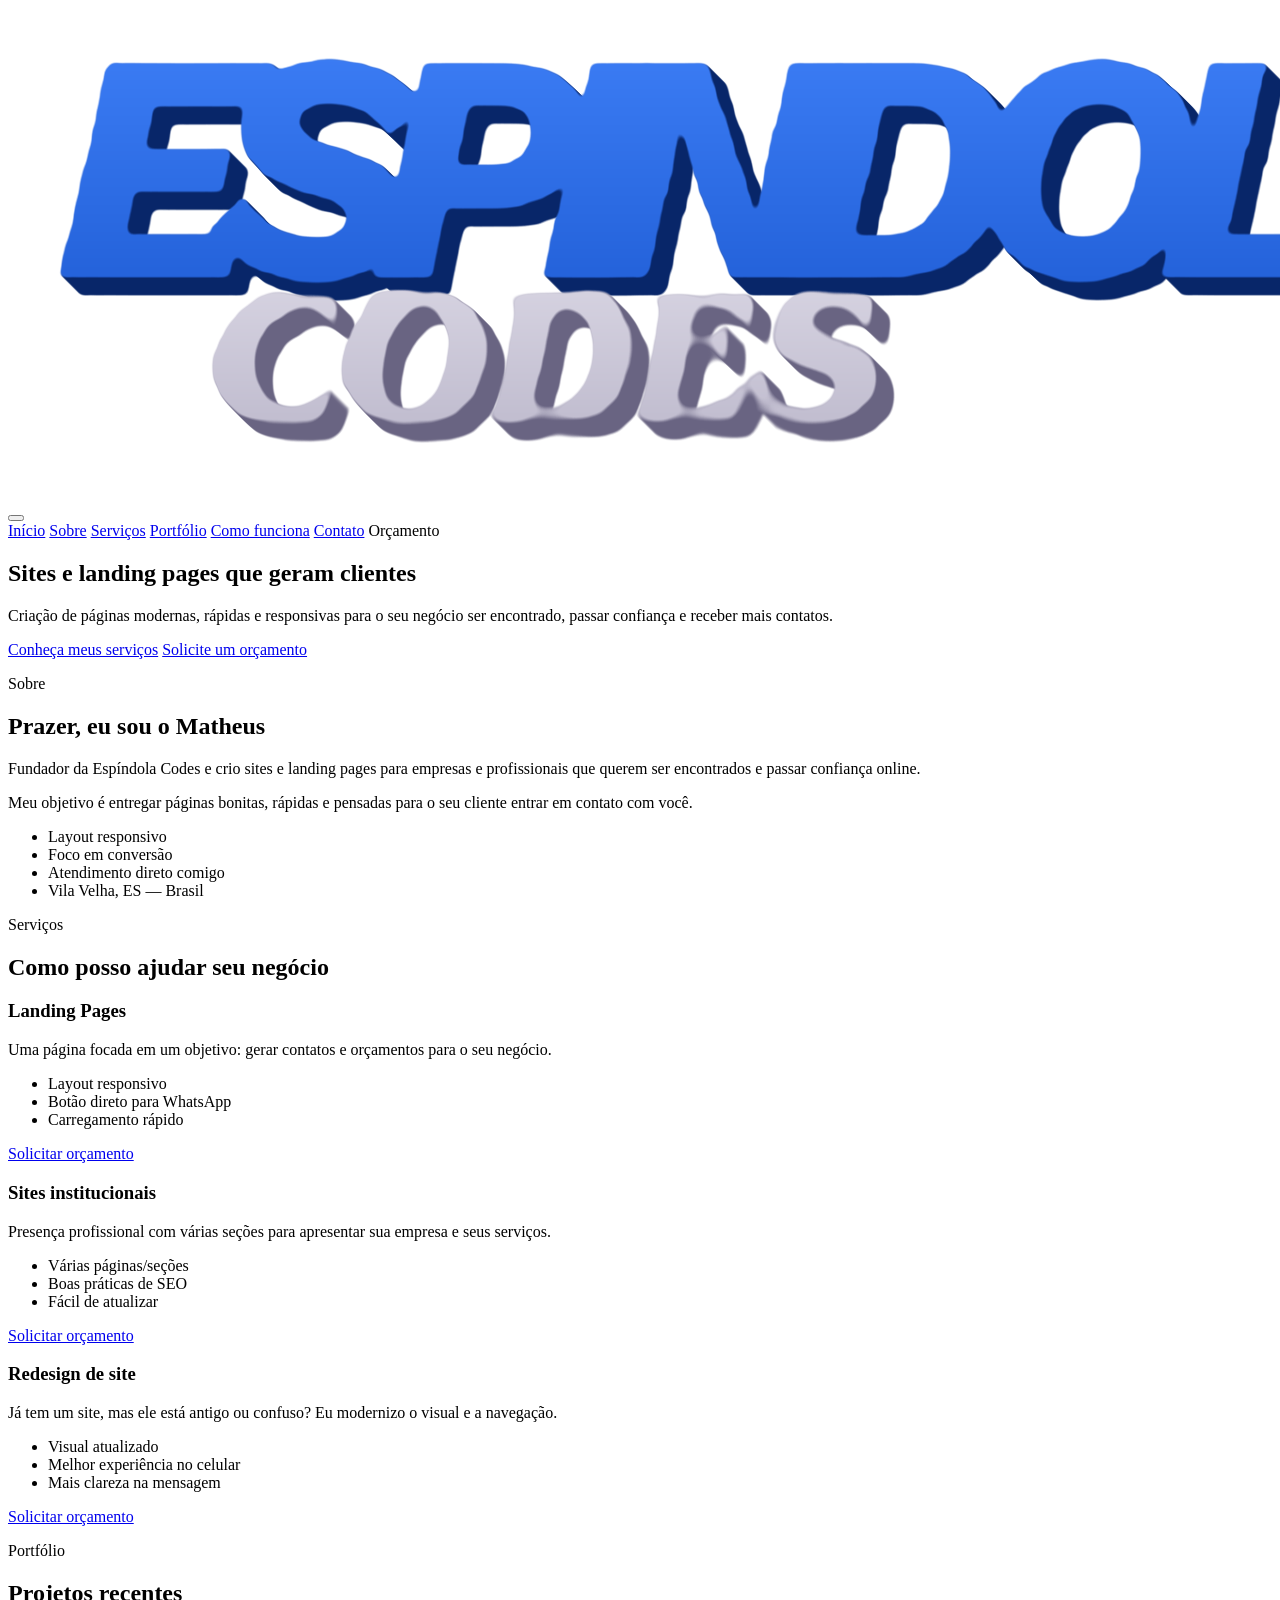
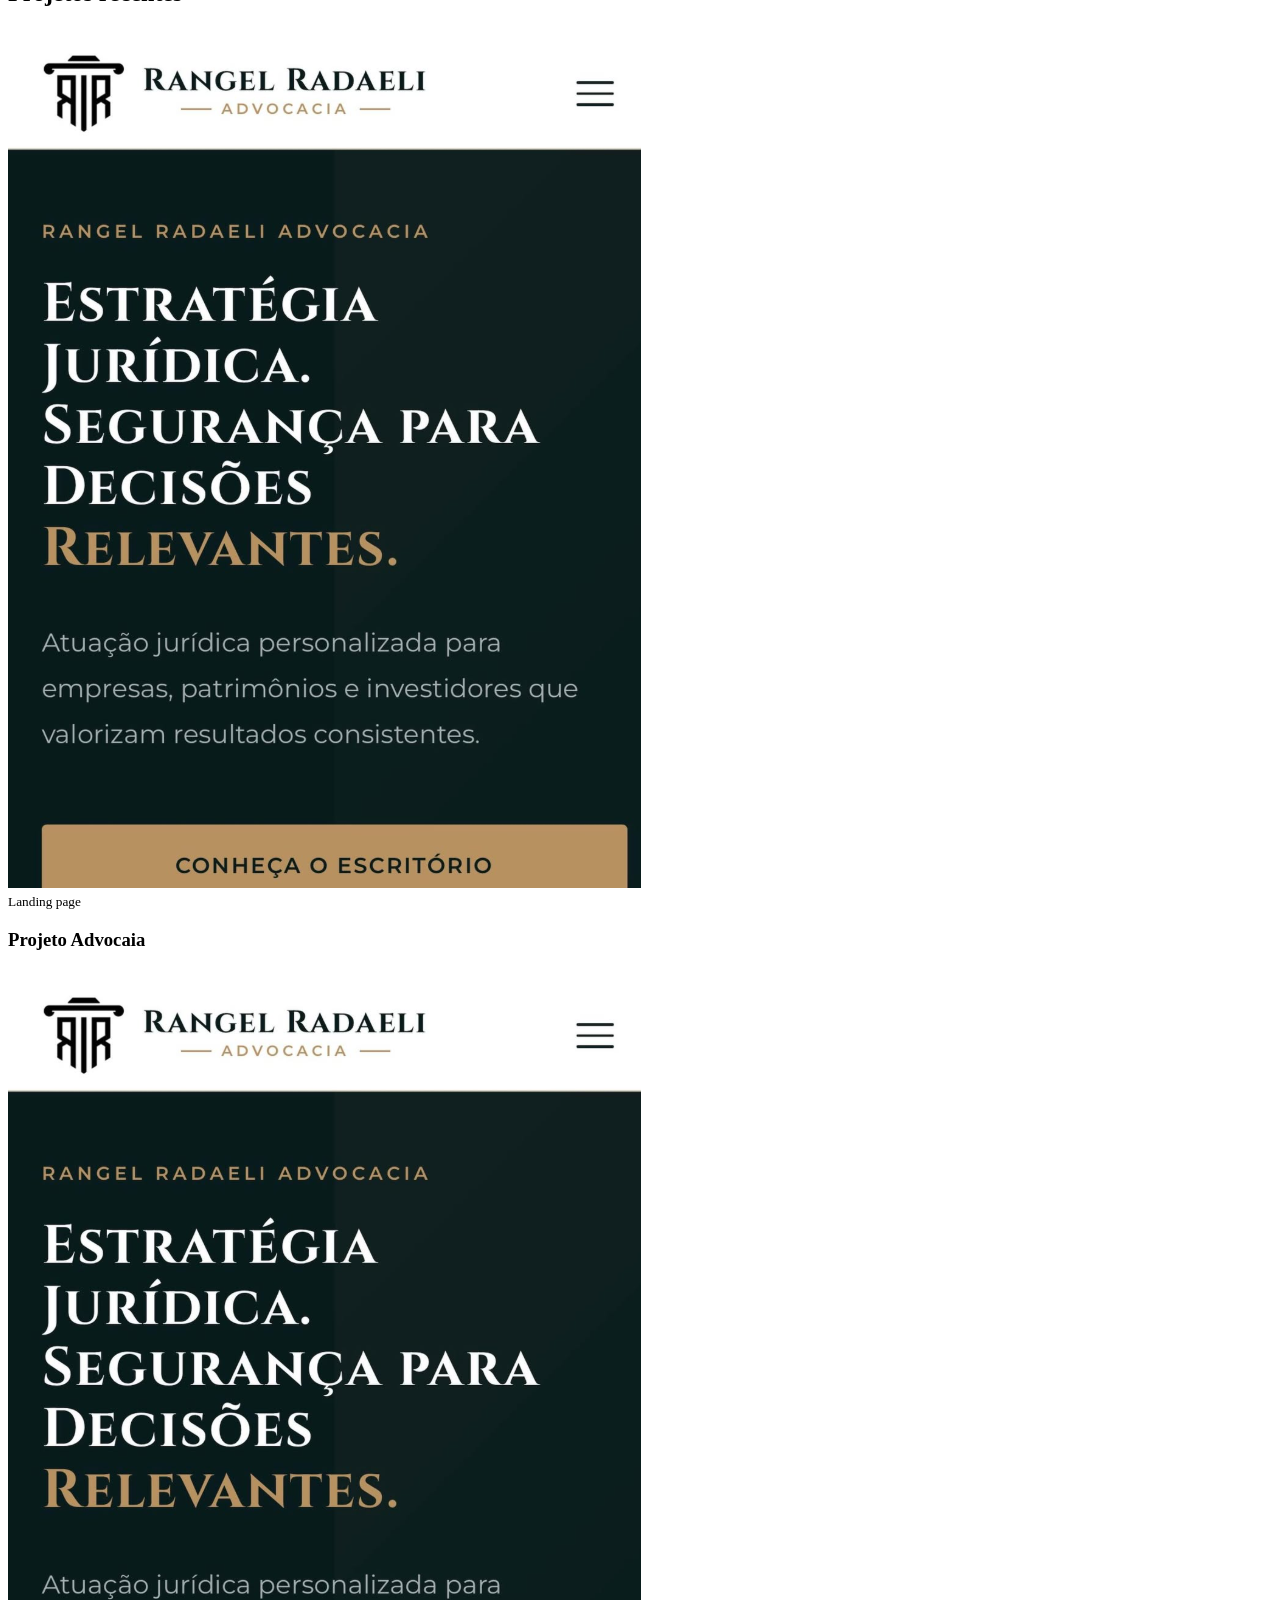
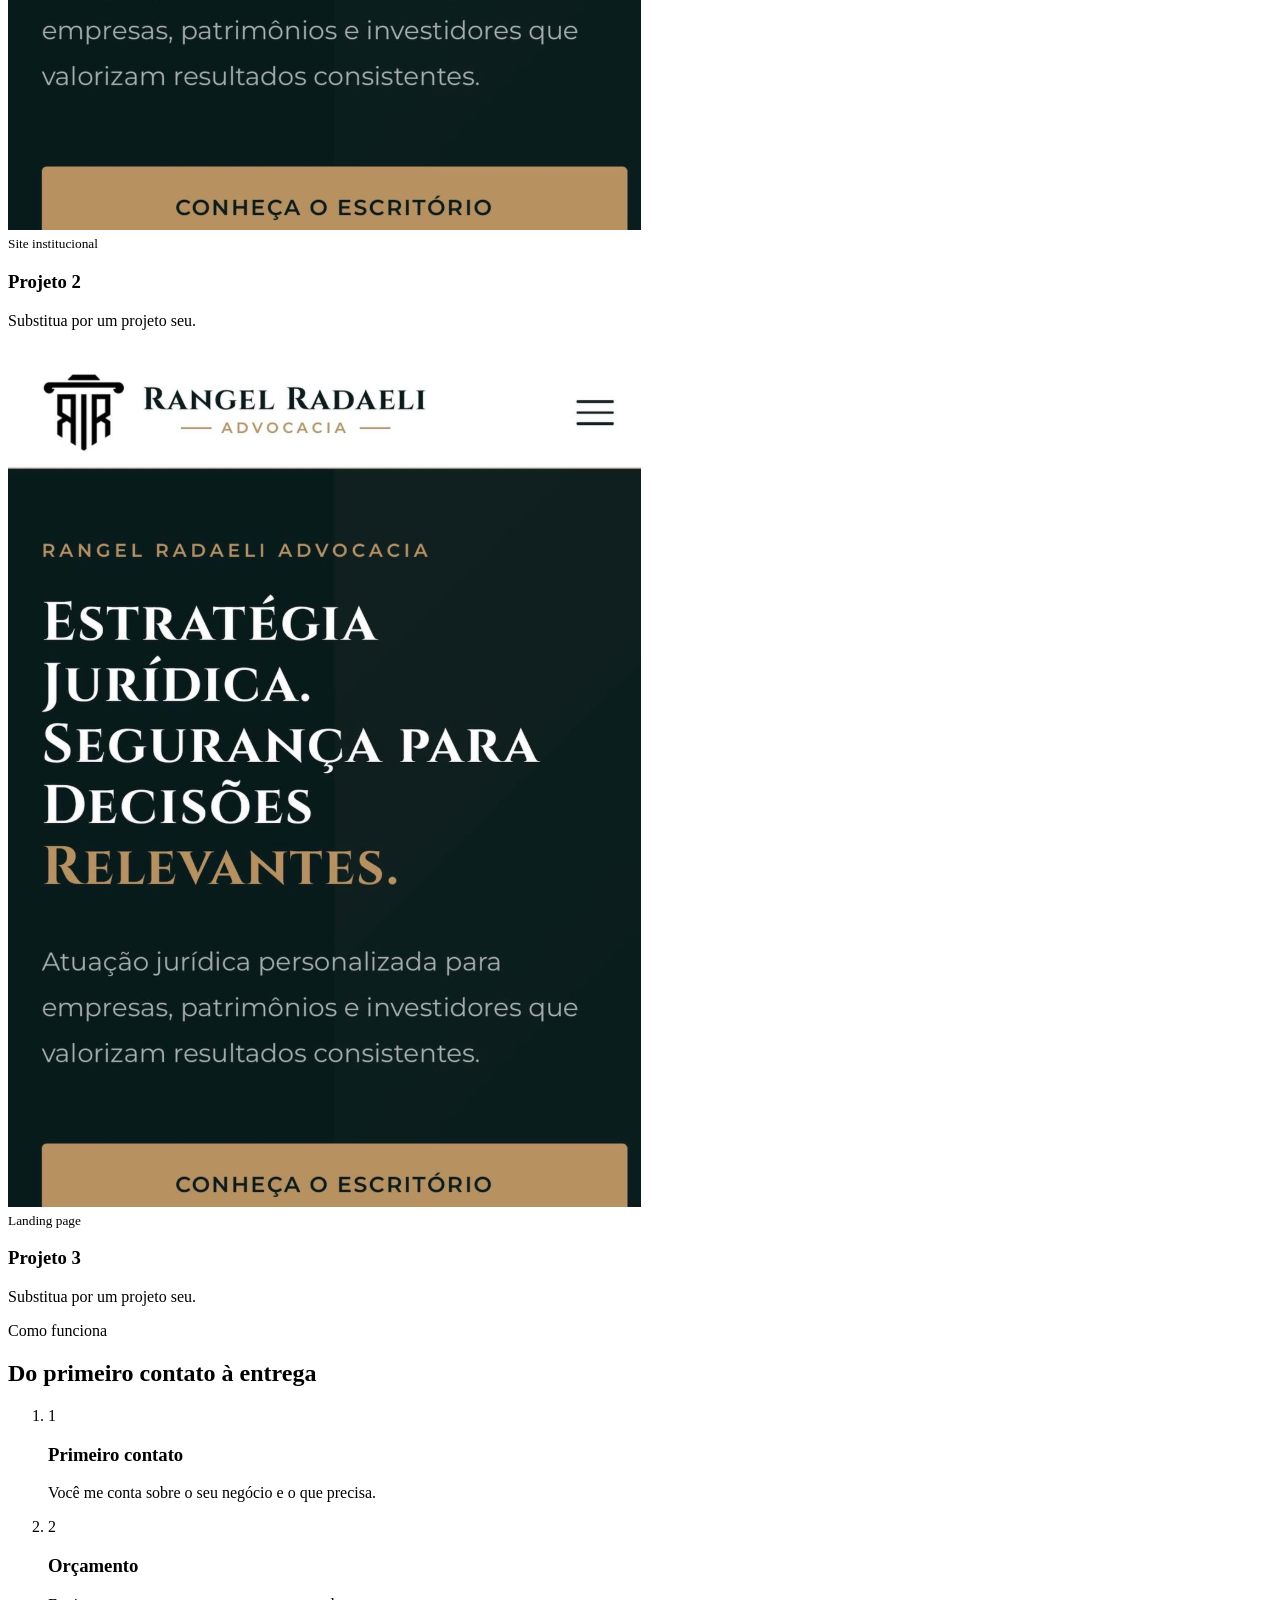
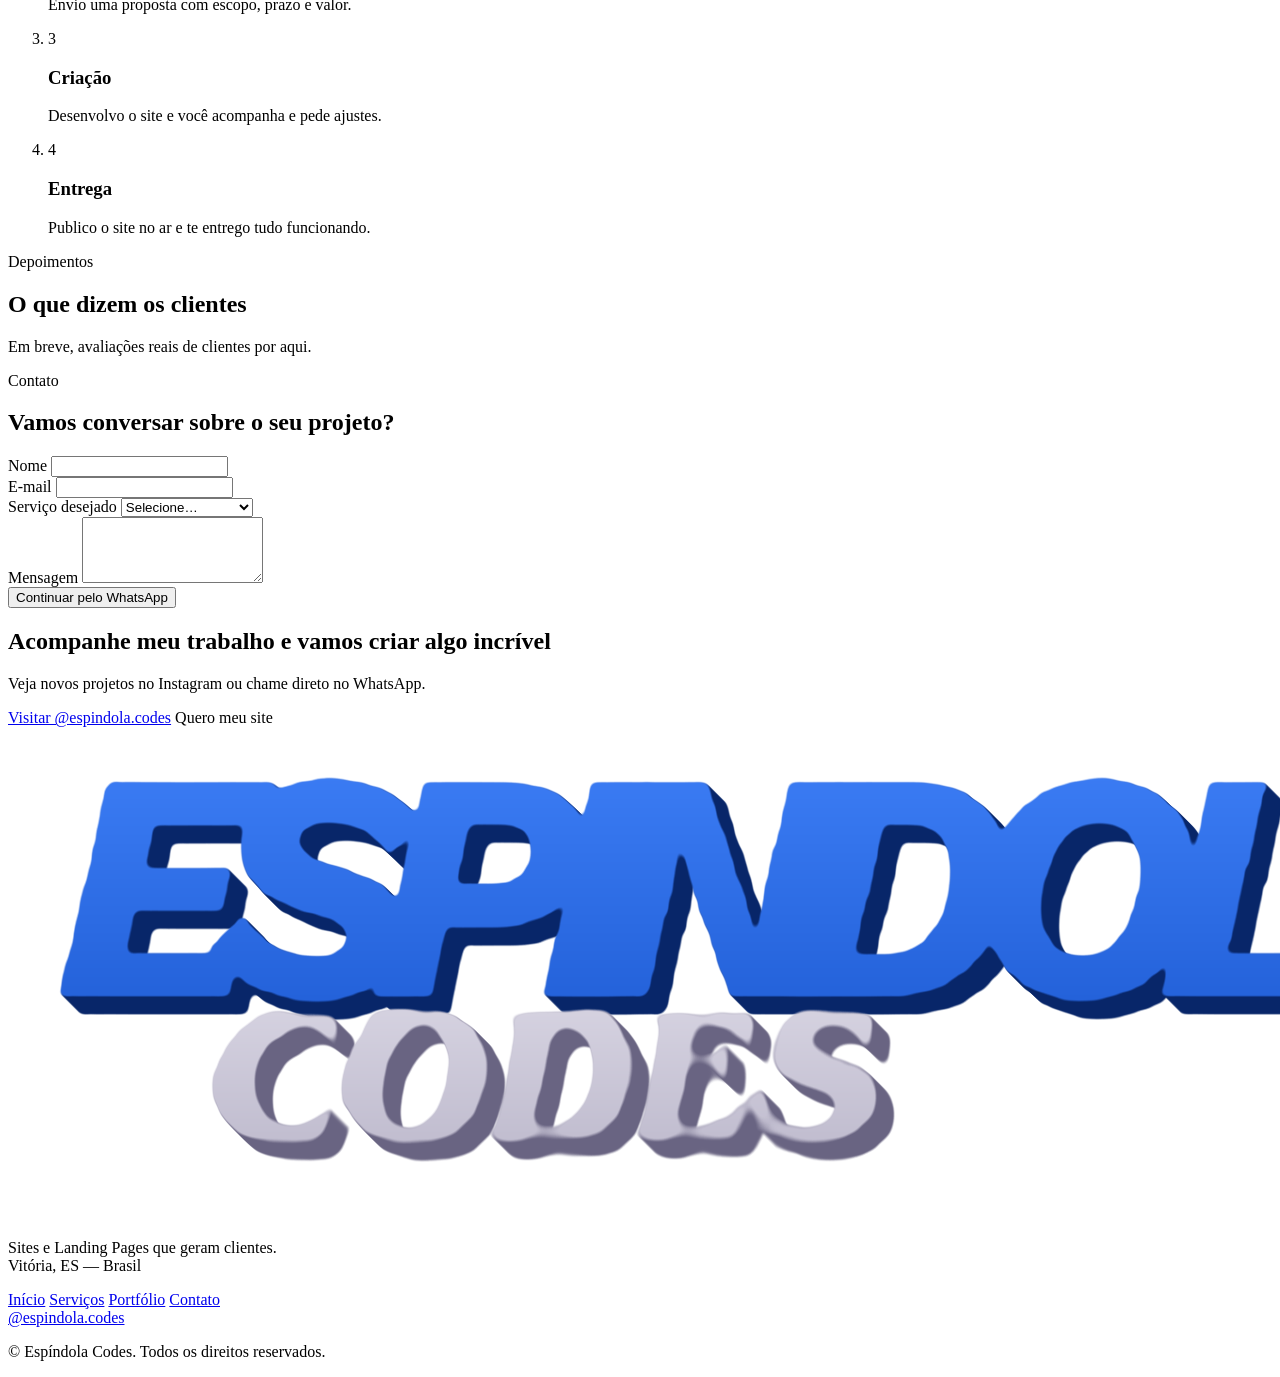
==== index.html @ 66a21fad "move index.html para a raiz" ====
<!doctype html>
<html lang="pt-BR">
<head>
  <meta charset="UTF-8" />
  <meta name="viewport" content="width=device-width, initial-scale=1.0" />
  <title>Espindola Codes</title>
  <link rel="icon" href="data:image/svg+xml,<svg xmlns='http://www.w3.org/2000/svg' viewBox='0 0 100 100'><rect width='100' height='100' rx='22' fill='%234f8cff'/><text x='50' y='73' font-size='64' font-weight='800' font-family='Arial,sans-serif' text-anchor='middle' fill='white'>E</text></svg>" />
  <meta name="description" content="Criação de sites e landing pages profissionais para empresas e profissionais autônomos. Solicite um orçamento." />
  <meta name="theme-color" content="#0b0614" />
  <meta property="og:title" content="Espindola Codes | Sites e Landing Pages" />
  <meta property="og:description" content="Sites e landing pages que geram clientes. Solicite um orçamento." />
  <meta property="og:type" content="website" />
  <link rel="icon" href="data:image/svg+xml,<svg xmlns='http://www.w3.org/2000/svg' viewBox='0 0 100 100'><rect width='100' height='100' rx='22' fill='%234f8cff'/><text x='50' y='73' font-size='64' font-weight='800' font-family='Arial,sans-serif' text-anchor='middle' fill='white'>E</text></svg>" />
  <link rel="preconnect" href="https://fonts.googleapis.com" />
  <link rel="preconnect" href="https://fonts.gstatic.com" crossorigin />
  <link href="https://fonts.googleapis.com/css2?family=Sora:wght@500;700;800&family=Inter:wght@400;500;600&display=swap" rel="stylesheet" />
  <link rel="stylesheet" href="/css/style.css" />
  <script src="/js/script.js"></script>
</head>
<body>

  <!-- CABEÇALHO -->
  <header class="header">
    <div class="container header-inner">
     <a href="#inicio" class="brand" aria-label="Ir para o início"><img src="/Images/logo-3d.png" class="brand-logo" /></a>
      <button class="menu-btn" id="menuBtn" aria-label="Abrir menu" aria-expanded="false"><span></span><span></span><span></span></button>
      <nav class="nav" id="nav" aria-label="Principal">
        <a href="#inicio">Início</a>
        <a href="#sobre">Sobre</a>
        <a href="#servicos">Serviços</a>
        <a href="#portfolio">Portfólio</a>
        <a href="#como-funciona">Como funciona</a>
        <a href="#contato">Contato</a>
        <a class="btn btn-primary btn-sm" data-wa="Olá! Vim pelo seu site e gostaria de um orçamento.">Orçamento</a>
      </nav>
    </div>
  </header>

  <main>

    <!-- INÍCIO -->
    <section id="inicio" class="hero">
      <div class="container">
        <!-- <p class="eyebrow">Espindola Codes</p> -->
        <h1>Sites e landing pages que <span class="grad">geram clientes</span></h1>
        <p class="lead">Criação de páginas modernas, rápidas e responsivas para o seu negócio ser encontrado, passar confiança e receber mais contatos.</p>
        <div class="actions">
          <a class="btn btn-primary" href="#servicos">Conheça meus serviços</a>
          <a class="btn btn-outline" href="https://wa.me/5527998814130?text=Ol%C3%A1!%20Vim%20pelo%20seu%20site%20e%20gostaria%20de%20um%20or%C3%A7amento." target="_blank" rel="noreferrer">Solicite um orçamento</a>
        </div>
      </div>
    </section>

    <!-- SOBRE -->
    <section id="sobre" class="section">
      <div class="container">
        <p class="eyebrow">Sobre</p>
        <h2 class="section-title">Prazer, eu sou o Matheus</h2>
        <div class="about">
          <div>
            <p>Fundador da Espíndola Codes e crio sites e landing pages para empresas e profissionais que querem ser encontrados e passar confiança online.</p>
            <p>Meu objetivo é entregar páginas bonitas, rápidas e pensadas para o seu cliente entrar em contato com você.</p>
          </div>
          <ul class="checks box">
            <li>Layout responsivo</li>
            <li>Foco em conversão</li>
            <li>Atendimento direto comigo</li>
            <li>Vila Velha, ES — Brasil</li>
          </ul>
        </div>
      </div>
    </section>

    <!-- SERVIÇOS -->
    <section id="servicos" class="section">
      <div class="container">
        <p class="eyebrow">Serviços</p>
        <h2 class="section-title">Como posso ajudar seu negócio</h2>
        <div class="grid">
          <article class="card">
            <h3>Landing Pages</h3>
            <p>Uma página focada em um objetivo: gerar contatos e orçamentos para o seu negócio.</p>
            <ul class="checks"><li>Layout responsivo</li><li>Botão direto para WhatsApp</li><li>Carregamento rápido</li></ul>
            <a class="btn btn-outline" href="https://wa.me/5527998814130?text=Ol%C3%A1!%20Quero%20um%20orçamento%20de:%20Landing%20Pages." target="_blank" rel="noreferrer">Solicitar orçamento</a>
            
          </article>
          <article class="card">
            <h3>Sites institucionais</h3>
            <p>Presença profissional com várias seções para apresentar sua empresa e seus serviços.</p>
            <ul class="checks"><li>Várias páginas/seções</li><li>Boas práticas de SEO</li><li>Fácil de atualizar</li></ul>
            <a class="btn btn-outline" href="https://wa.me/5527998814130?text=Ol%C3%A1!%20Quero%20um%20orçamento%20de:%20Sites%20institucionais." target="_blank" rel="noreferrer">Solicitar orçamento</a>
          </article>
          <article class="card">
            <h3>Redesign de site</h3>
            <p>Já tem um site, mas ele está antigo ou confuso? Eu modernizo o visual e a navegação.</p>
            <ul class="checks"><li>Visual atualizado</li><li>Melhor experiência no celular</li><li>Mais clareza na mensagem</li></ul>
            <a class="btn btn-outline" href="https://wa.me/5527998814130?text=Ol%C3%A1!%20Quero%20um%20orçamento%20de:%20Redesign%20de%20site." target="_blank" rel="noreferrer">Solicitar orçamento</a>
          </article>
        </div>
      </div>
    </section>

    <!-- PORTFÓLIO -->
    <section id="portfolio" class="section">
      <div class="container">
        <p class="eyebrow">Portfólio</p>
        <h2 class="section-title">Projetos recentes</h2>
        <div class="grid">
          <!-- Para usar imagem: troque <span>...</span> por <img src="imagens/projeto1.jpg" alt="Projeto 1" /> -->
          <article class="card project">
            <div class="thumb"><span><img src="/Images/Untitled.png" alt="Projeto 1" /></span></div>
            <div class="project-info"><small>Landing page</small><h3>Projeto Advocaia</h3><p></p></div>
          </article>
          <article class="card project">
            <div class="thumb"><span><img src="/Images/Untitled.png" alt="Projeto 2" /></span></div>
            <div class="project-info"><small>Site institucional</small><h3>Projeto 2</h3><p>Substitua por um projeto seu.</p></div>
          </article>
          <article class="card project">
            <div class="thumb"><span><img src="/Images/Untitled.png" alt="Projeto 3" /></span></div>
            <div class="project-info"><small>Landing page</small><h3>Projeto 3</h3><p>Substitua por um projeto seu.</p></div>
          </article>
        </div>
      </div>
    </section>

    <!-- COMO FUNCIONA -->
    <section id="como-funciona" class="section">
      <div class="container">
        <p class="eyebrow">Como funciona</p>
        <h2 class="section-title">Do primeiro contato à entrega</h2>
        <ol class="steps">
          <li class="card"><span class="num">1</span><h3>Primeiro contato</h3><p>Você me conta sobre o seu negócio e o que precisa.</p></li>
          <li class="card"><span class="num">2</span><h3>Orçamento</h3><p>Envio uma proposta com escopo, prazo e valor.</p></li>
          <li class="card"><span class="num">3</span><h3>Criação</h3><p>Desenvolvo o site e você acompanha e pede ajustes.</p></li>
          <li class="card"><span class="num">4</span><h3>Entrega</h3><p>Publico o site no ar e te entrego tudo funcionando.</p></li>
        </ol>
      </div>
    </section>

    <!-- DEPOIMENTOS (adicione só depoimentos reais) -->
    <section id="depoimentos" class="section">
      <div class="container">
        <p class="eyebrow">Depoimentos</p>
        <h2 class="section-title">O que dizem os clientes</h2>
        <p class="muted">Em breve, avaliações reais de clientes por aqui.</p>
        <!-- Modelo para quando tiver um depoimento real:
        <blockquote class="card"><p>“Texto do cliente.”</p><footer>Nome — Empresa</footer></blockquote>
        -->
      </div>
    </section>

    <!-- CONTATO -->
    <section id="contato" class="section">
      <div class="container">
        <p class="eyebrow">Contato</p>
        <h2 class="section-title">Vamos conversar sobre o seu projeto?</h2>
        <form class="form" id="contactForm" novalidate>
          <div class="field">
            <label for="name">Nome</label>
            <input id="name" name="name" autocomplete="name" />
            <span class="error" id="err-name" role="alert"></span>
          </div>
          <div class="field">
            <label for="email">E-mail</label>
            <input id="email" name="email" type="email" autocomplete="email" />
            <span class="error" id="err-email" role="alert"></span>
          </div>
          <div class="field">
            <label for="service">Serviço desejado</label>
            <select id="service" name="service">
              <option value="">Selecione…</option>
              <option>Landing Pages</option>
              <option>Sites institucionais</option>
              <option>Redesign de site</option>
              <option>Outro</option>
            </select>
            <span class="error" id="err-service" role="alert"></span>
          </div>
          <div class="field">
            <label for="message">Mensagem</label>
            <textarea id="message" name="message" rows="4"></textarea>
            <span class="error" id="err-message" role="alert"></span>
          </div>
          <button class="btn btn-primary" id="submitBtn" type="submit">Continuar pelo WhatsApp</button>
          <p class="ok" id="formOk" role="status" hidden>Mensagem enviada! Responderei em breve.</p>
          <p class="error" id="formFail" role="alert" hidden>Não foi possível enviar. Tente pelo WhatsApp.</p>
        </form>
      </div>
    </section>

    <!-- INSTAGRAM + CHAMADA FINAL -->
    <section id="instagram" class="section cta">
      <div class="container">
        <h2 class="section-title">Acompanhe meu trabalho e vamos criar algo incrível</h2>
        <p class="lead">Veja novos projetos no Instagram ou chame direto no WhatsApp.</p>
        <div class="actions center">
          <a class="btn btn-outline" href="https://www.instagram.com/espindola.codes" target="_blank" rel="noreferrer">Visitar @espindola.codes</a>
          <a class="btn btn-primary" data-wa="Olá! Vim pelo seu site e gostaria de um orçamento.">Quero meu site</a>
        </div>
      </div>
    </section>

  </main>

  <!-- RODAPÉ -->
  <footer class="footer">
    <div class="container footer-inner">
      <div>
         <a href="#inicio" class="brand" aria-label="Ir para o início"><img src="/Images/logo-3d.png" class="brand-logo" /></a>
        <p class="muted">Sites e Landing Pages que geram clientes.<br />Vitória, ES — Brasil</p>
      </div>
      <nav aria-label="Rodapé">
        <a href="#inicio">Início</a>
        <a href="#servicos">Serviços</a>
        <a href="#portfolio">Portfólio</a>
        <a href="#contato">Contato</a>
      </nav>
      <div>
        <a href="https://www.instagram.com/espindola.codes" target="_blank" rel="noreferrer">@espindola.codes</a>
      </div>
    </div>
    <p class="copy">© <span id="year"></span> Espíndola Codes. Todos os direitos reservados.</p>
  </footer>

  <script src="script.js"></script>
</body>
</html>
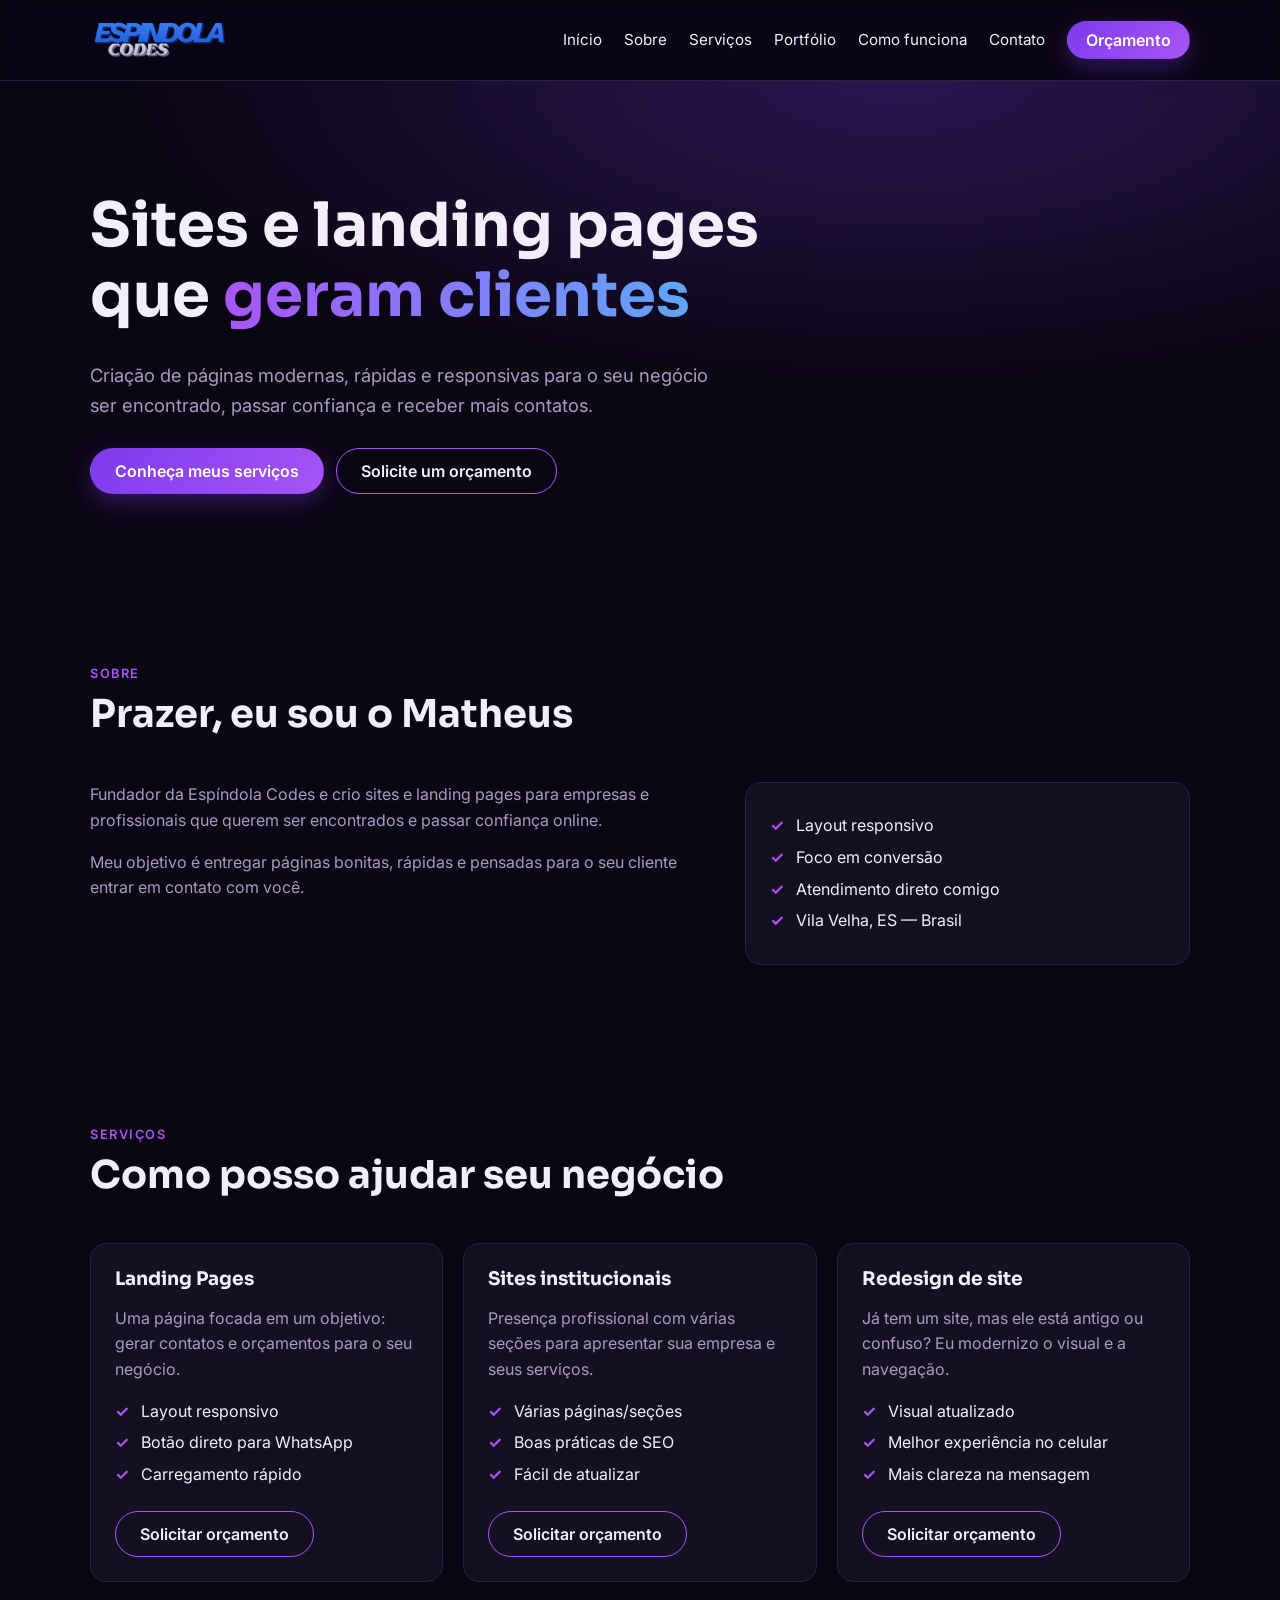
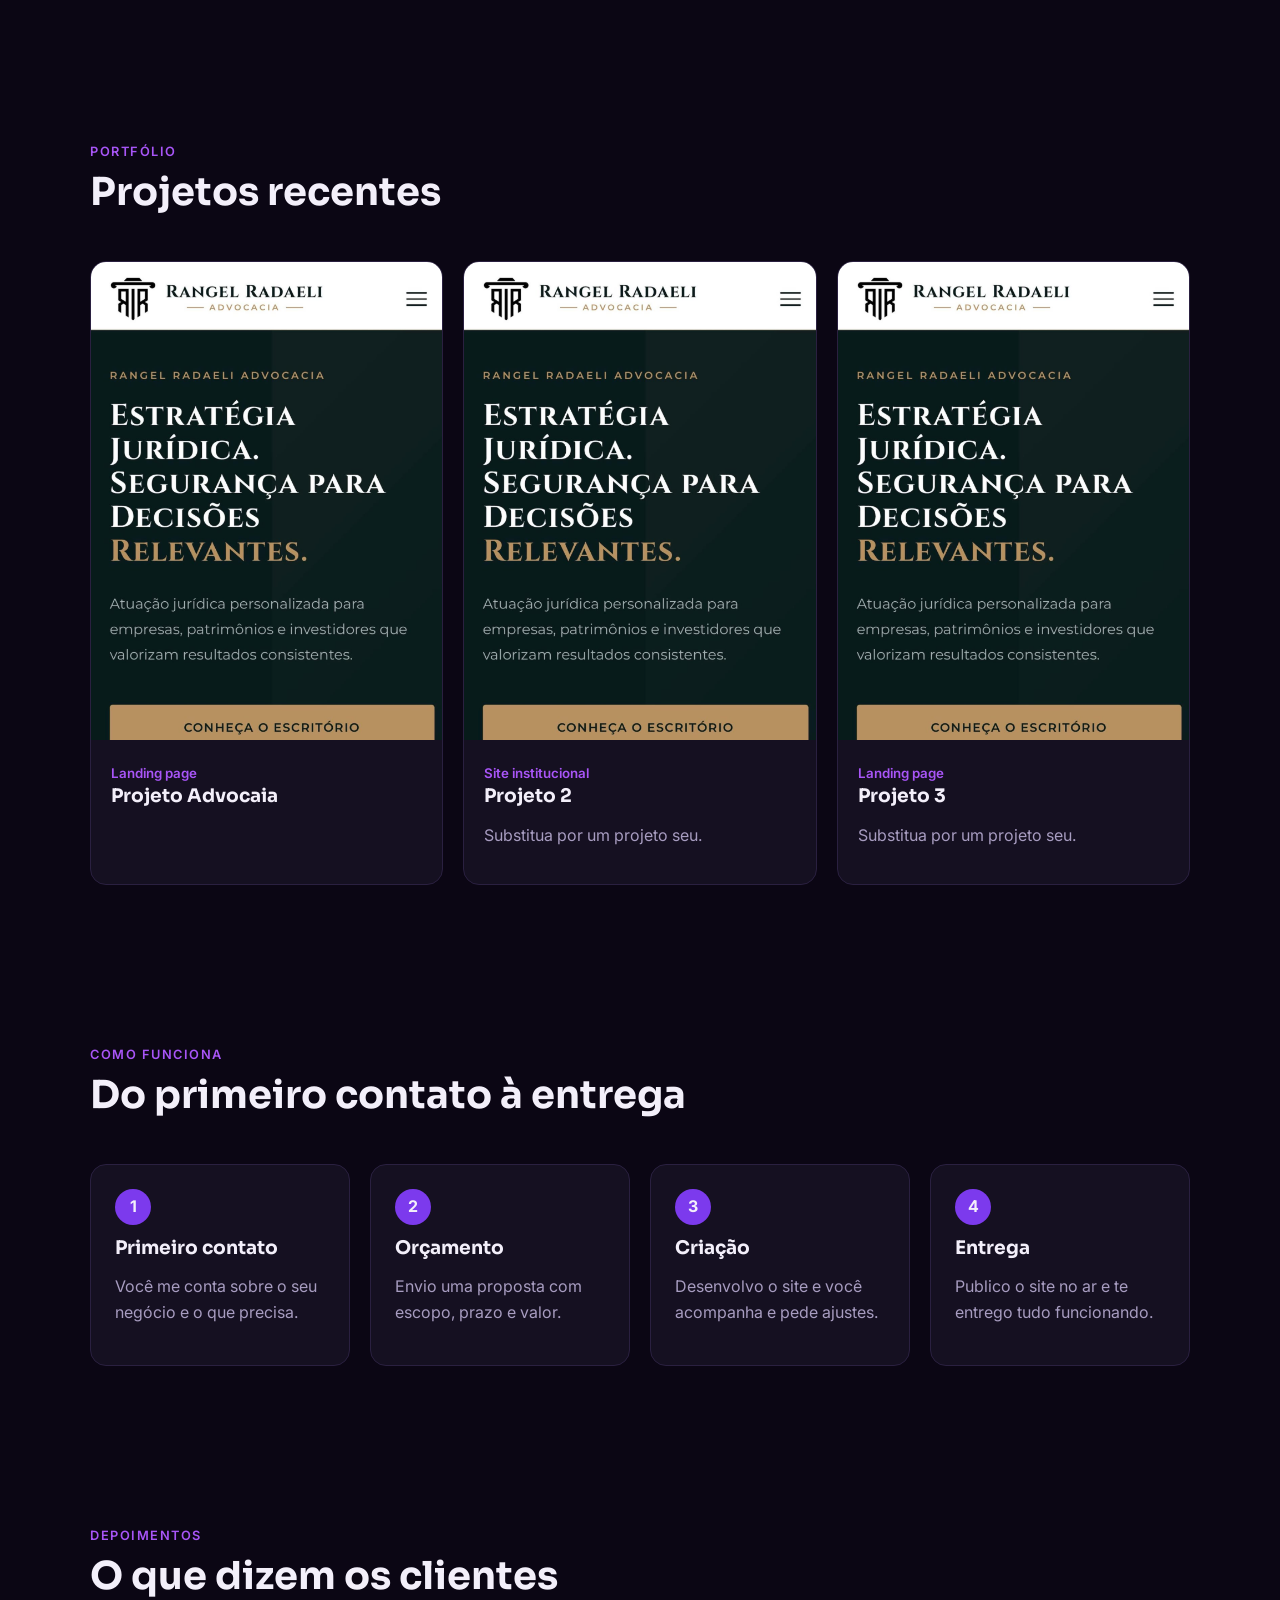
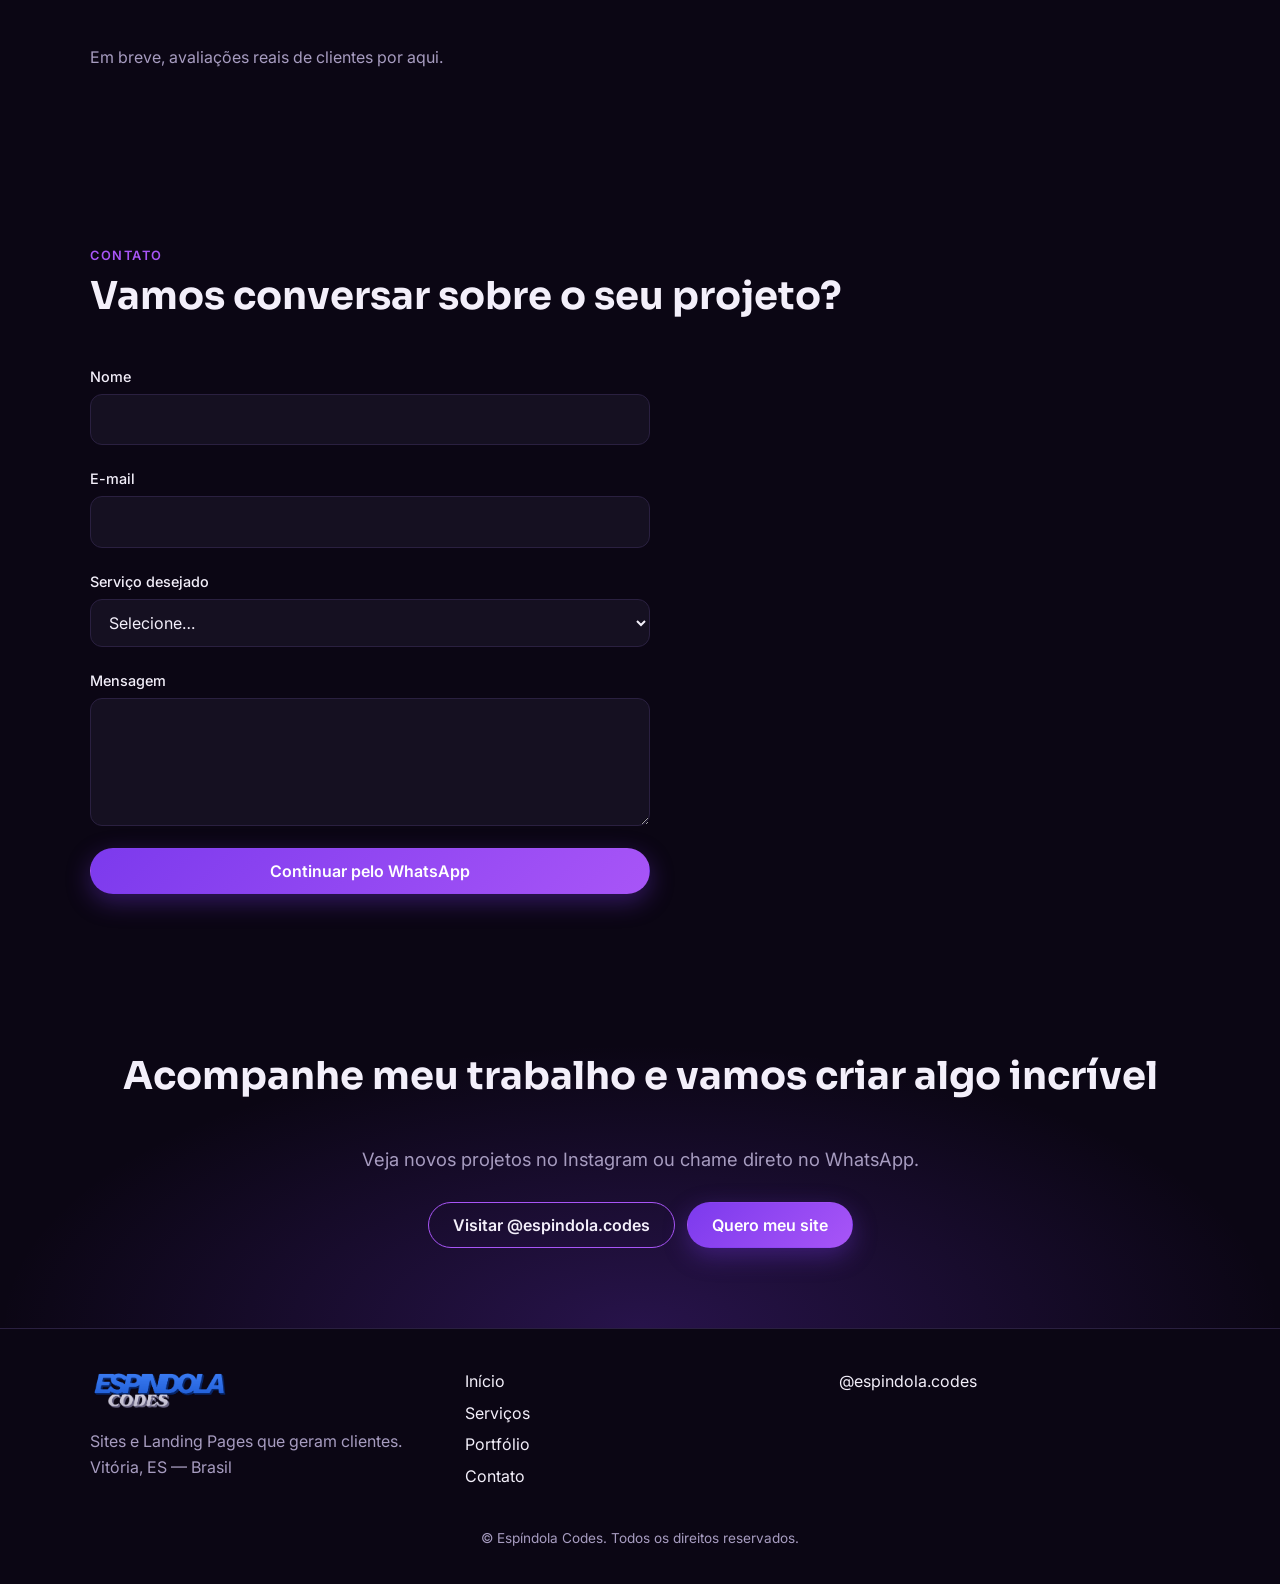
==== commit 339519b3: "feat: add CSS styles and JavaScript functionality for responsive design and form handling" ====
--- a/index.html
+++ b/index.html
@@ -14,7 +14,7 @@
   <link rel="preconnect" href="https://fonts.googleapis.com" />
   <link rel="preconnect" href="https://fonts.gstatic.com" crossorigin />
   <link href="https://fonts.googleapis.com/css2?family=Sora:wght@500;700;800&family=Inter:wght@400;500;600&display=swap" rel="stylesheet" />
-  <link rel="stylesheet" href="/css/style.css" />
+  <link rel="stylesheet" href="/css/style.css"/>
   <script src="/js/script.js"></script>
 </head>
 <body>
--- a/css/style.css
+++ b/css/style.css
@@ -0,0 +1,110 @@
+/* ✏️ Cores e fontes: altere só as variáveis abaixo */
+:root {
+  --bg: #0b0614; --surface: #151021; --border: #2a2040;
+  --text: #f3effa; --muted: #a79cc0;
+  --primary: #7c3aed; --primary-2: #a855f7;
+  --font-title: "Sora", system-ui, sans-serif;
+  --font-body: "Inter", system-ui, sans-serif;
+  --radius: 16px;
+  --header-h: 80px;
+}
+*, *::before, *::after { box-sizing: border-box; }
+html { scroll-behavior: smooth; scroll-padding-top: 88px; }
+body { margin: 0; background: var(--bg); color: var(--text); font: 16px/1.6 var(--font-body); }
+h1, h2, h3 { font-family: var(--font-title); line-height: 1.15; margin: 0 0 .5em; }
+a { color: inherit; text-decoration: none; }
+img { max-width: 100%; display: block; }
+.container { width: min(1100px, 92%); margin: 0 auto; }
+.section { padding: 80px 0; }
+.section-title { font-size: clamp(1.7rem, 4vw, 2.4rem); margin-bottom: 1.2em; }
+.eyebrow { color: var(--primary-2); font-weight: 600; text-transform: uppercase; letter-spacing: .12em; font-size: .8rem; margin: 0 0 .6em; }
+.muted { color: var(--muted); }
+.lead { font-size: 1.15rem; color: var(--muted); max-width: 620px; }
+.grad { background: linear-gradient(90deg, var(--primary-2), #60a5fa); -webkit-background-clip: text; background-clip: text; color: transparent; }
+
+/* Botões */
+.btn { display: inline-block; padding: 12px 24px; border-radius: 999px; font: 600 1rem var(--font-body); cursor: pointer; border: 1px solid transparent; transition: transform .2s, box-shadow .2s, background .2s; text-align: center; }
+.btn:hover { transform: translateY(-2px); }
+.btn:focus-visible, a:focus-visible, input:focus-visible, select:focus-visible, textarea:focus-visible { outline: 2px solid var(--primary-2); outline-offset: 2px; }
+.btn:disabled { opacity: .6; cursor: wait; }
+.btn-primary { background: linear-gradient(135deg, var(--primary), var(--primary-2)); color: #fff; box-shadow: 0 8px 24px rgba(124, 58, 237, .35); }
+.btn-outline { border-color: var(--primary-2); background: transparent; color: var(--text); }
+.btn-outline:hover { border-color: #fff; }
+.btn-sm { padding: 8px 18px; }
+.actions { display: flex; flex-wrap: wrap; gap: 12px; margin-top: 28px; }
+.actions.center { justify-content: center; }
+
+/* Cabeçalho */
+.header { position: sticky; top: 0; z-index: 10; background: rgba(11, 6, 20, .85); backdrop-filter: blur(10px); border-bottom: 1px solid var(--border); }
+.header-inner { display: flex; align-items: center; justify-content: space-between; height: var(--header-h); }
+.brand { font-family: var(--font-title); font-size: 1.6rem; } /* ← tamanho do logo */
+.brand strong { font-style: italic; color: #4f8cff; letter-spacing: .02em; }
+.brand em { font-style: normal; color: var(--muted); font-weight: 500; }
+.nav { display: flex; align-items: center; gap: 22px; font-size: .95rem; }
+.nav a:not(.btn):hover { color: var(--primary-2); }
+.menu-btn { display: none; background: none; border: 0; padding: 8px; cursor: pointer; }
+.menu-btn span { display: block; width: 24px; height: 2px; background: var(--text); margin: 5px 0; }
+
+/* Início */
+.hero { padding: 110px 0 90px; background: radial-gradient(60% 60% at 70% 0%, rgba(124, 58, 237, .28), transparent); }
+.hero h1 { font-size: clamp(2.2rem, 6vw, 3.8rem); max-width: 800px; }
+
+/* Cards e grades */
+.grid { display: grid; grid-template-columns: repeat(auto-fit, minmax(260px, 1fr)); gap: 20px; }
+.card { background: var(--surface); border: 1px solid var(--border); border-radius: var(--radius); padding: 24px; transition: transform .25s, border-color .25s; }
+.card:hover { transform: translateY(-4px); border-color: var(--primary); }
+.card p { color: var(--muted); }
+.card .btn { margin-top: 12px; }
+.checks { list-style: none; padding: 0; margin: 12px 0; }
+.checks li { padding-left: 26px; position: relative; margin: 6px 0; }
+.checks li::before { content: "✓"; position: absolute; left: 0; color: var(--primary-2); font-weight: 700; }
+.box { background: var(--surface); border: 1px solid var(--border); border-radius: var(--radius); padding: 24px; margin: 0; }
+.about { display: grid; grid-template-columns: 1.4fr 1fr; gap: 32px; align-items: start; }
+.about p { color: var(--muted); margin-top: 0; }
+.project { padding: 0; overflow: hidden; display: block; }
+.thumb { aspect-ratio: 16 / 10; background: linear-gradient(135deg, #1b1230, #2a1950); display: grid; place-items: center; color: var(--muted); font-size: .9rem; }
+.thumb img { width: 100%; height: 100%; object-fit: cover; }
+.project-info { padding: 20px; }
+.project-info small { color: var(--primary-2); font-weight: 600; }
+.steps { list-style: none; padding: 0; margin: 0; display: grid; grid-template-columns: repeat(auto-fit, minmax(220px, 1fr)); gap: 20px; }
+.num { display: grid; place-items: center; width: 36px; height: 36px; border-radius: 50%; background: var(--primary); font-weight: 700; margin-bottom: 12px; }
+blockquote { margin: 0; }
+blockquote footer { font-weight: 600; margin-top: 12px; }
+
+/* Formulário */
+.form { max-width: 560px; display: grid; gap: 16px; }
+.field { display: grid; gap: 6px; }
+label { font-weight: 500; font-size: .9rem; }
+input, select, textarea { width: 100%; padding: 12px 14px; border-radius: 12px; border: 1px solid var(--border); background: var(--surface); color: var(--text); font: inherit; }
+.error { color: #ff8b9a; font-size: .85rem; }
+.ok { color: #6ee7a8; }
+
+.cta { text-align: center; background: radial-gradient(50% 80% at 50% 100%, rgba(124, 58, 237, .25), transparent); }
+.cta .lead { margin: 0 auto; }
+.footer { border-top: 1px solid var(--border); padding: 40px 0 20px; }
+.footer-inner { display: grid; grid-template-columns: repeat(auto-fit, minmax(200px, 1fr)); gap: 24px; }
+.footer-inner nav, .footer-inner > div:last-child { display: grid; gap: 6px; align-content: start; }
+.footer a:hover { color: var(--primary-2); }
+.copy { text-align: center; color: var(--muted); font-size: .85rem; margin-top: 32px; }
+
+/* Animação ao entrar na tela (a classe .reveal é adicionada pelo script.js) */
+.reveal { opacity: 0; transform: translateY(24px); transition: opacity .7s ease, transform .7s ease; }
+.reveal.is-visible { opacity: 1; transform: none; }
+@media (prefers-reduced-motion: reduce) {
+  html { scroll-behavior: auto; }
+  .reveal { opacity: 1; transform: none; transition: none; }
+  .btn, .card { transition: none; }
+}
+
+/* Celular */
+@media (max-width: 820px) {
+  .brand { font-size: 1.35rem; }
+  .menu-btn { display: block; }
+  .nav { display: none; position: absolute; top: var(--header-h); left: 0; right: 0; flex-direction: column; align-items: stretch; padding: 20px 4%; background: var(--bg); border-bottom: 1px solid var(--border); }
+  .nav.is-open { display: flex; }
+  .about { grid-template-columns: 1fr; }
+  .section { padding: 56px 0; }
+  .hero { padding: 70px 0 60px; }
+}
+
+.brand-logo { height: 44px; }
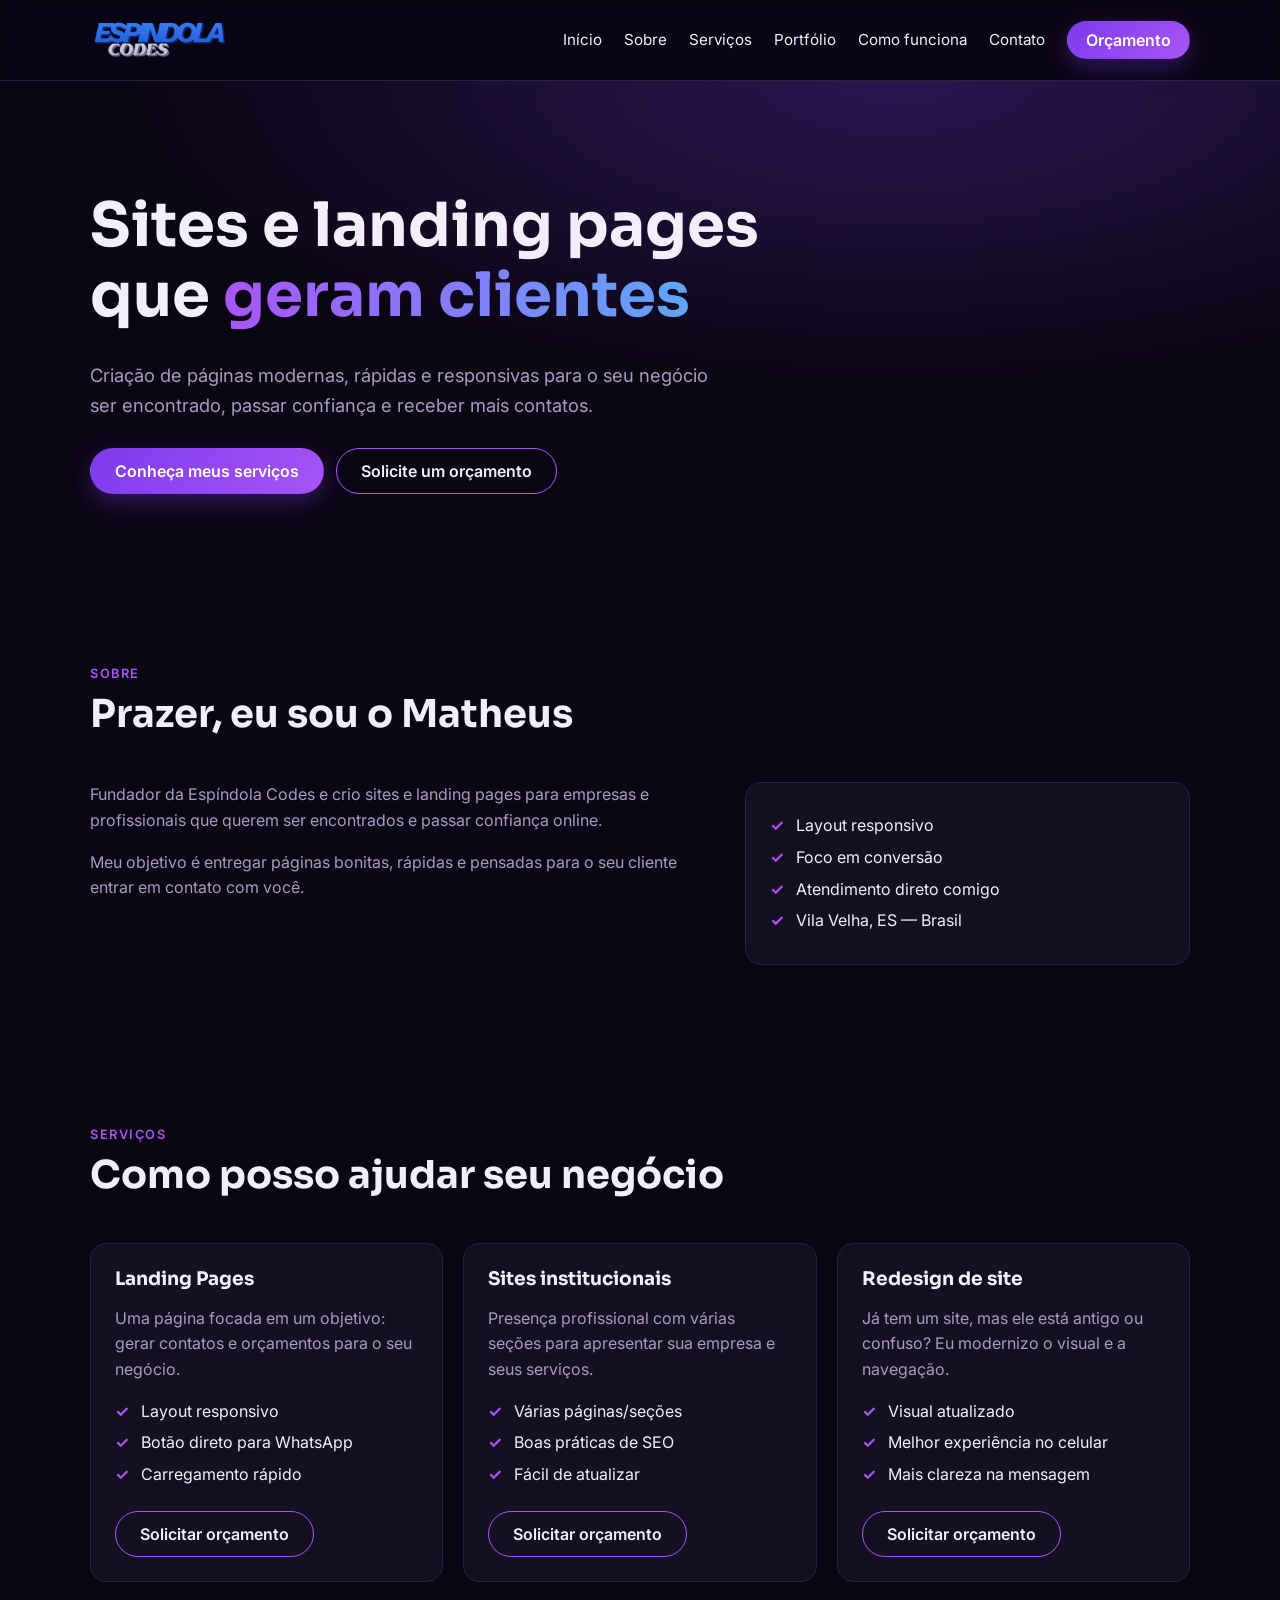
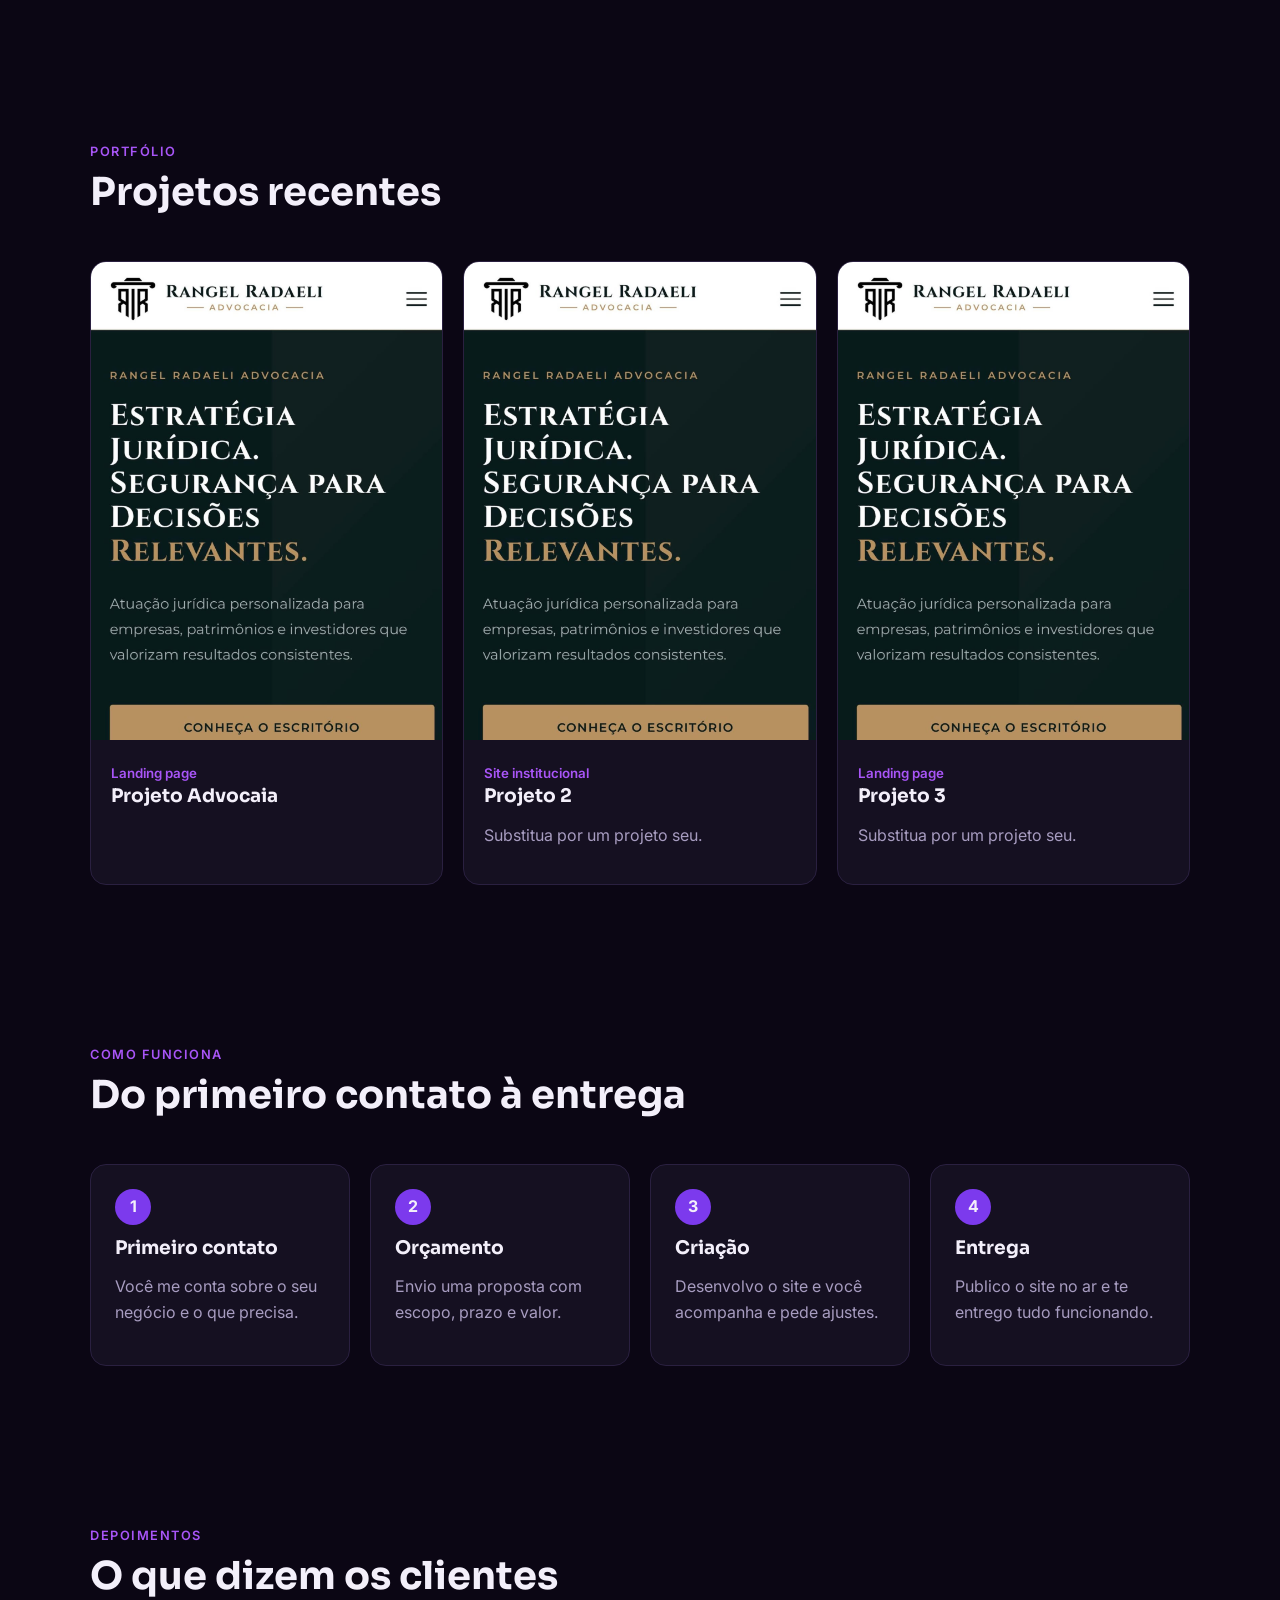
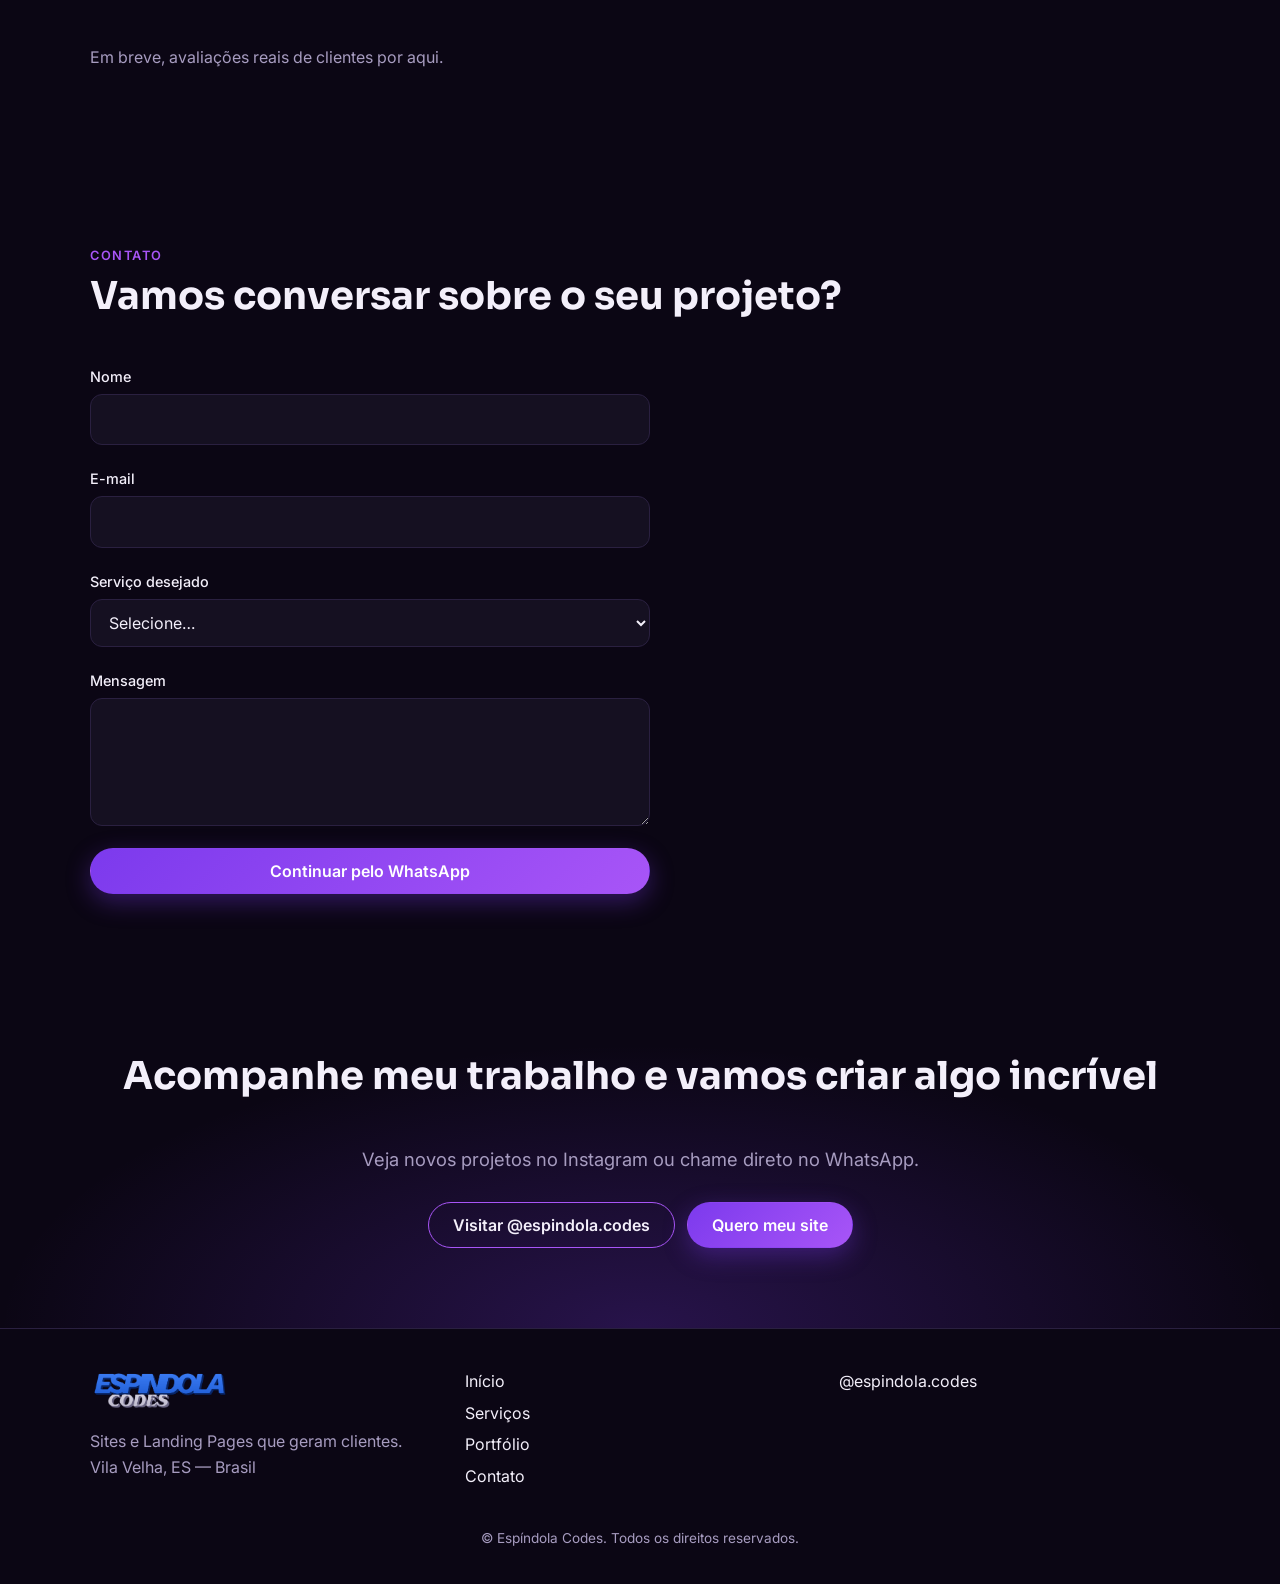
==== commit 3955325d: "fix: update footer location from Vitória to Vila Velha, ES" ====
--- a/index.html
+++ b/index.html
@@ -207,7 +207,7 @@
     <div class="container footer-inner">
       <div>
          <a href="#inicio" class="brand" aria-label="Ir para o início"><img src="/Images/logo-3d.png" class="brand-logo" /></a>
-        <p class="muted">Sites e Landing Pages que geram clientes.<br />Vitória, ES — Brasil</p>
+        <p class="muted">Sites e Landing Pages que geram clientes.<br />Vila Velha, ES — Brasil</p>
       </div>
       <nav aria-label="Rodapé">
         <a href="#inicio">Início</a>
